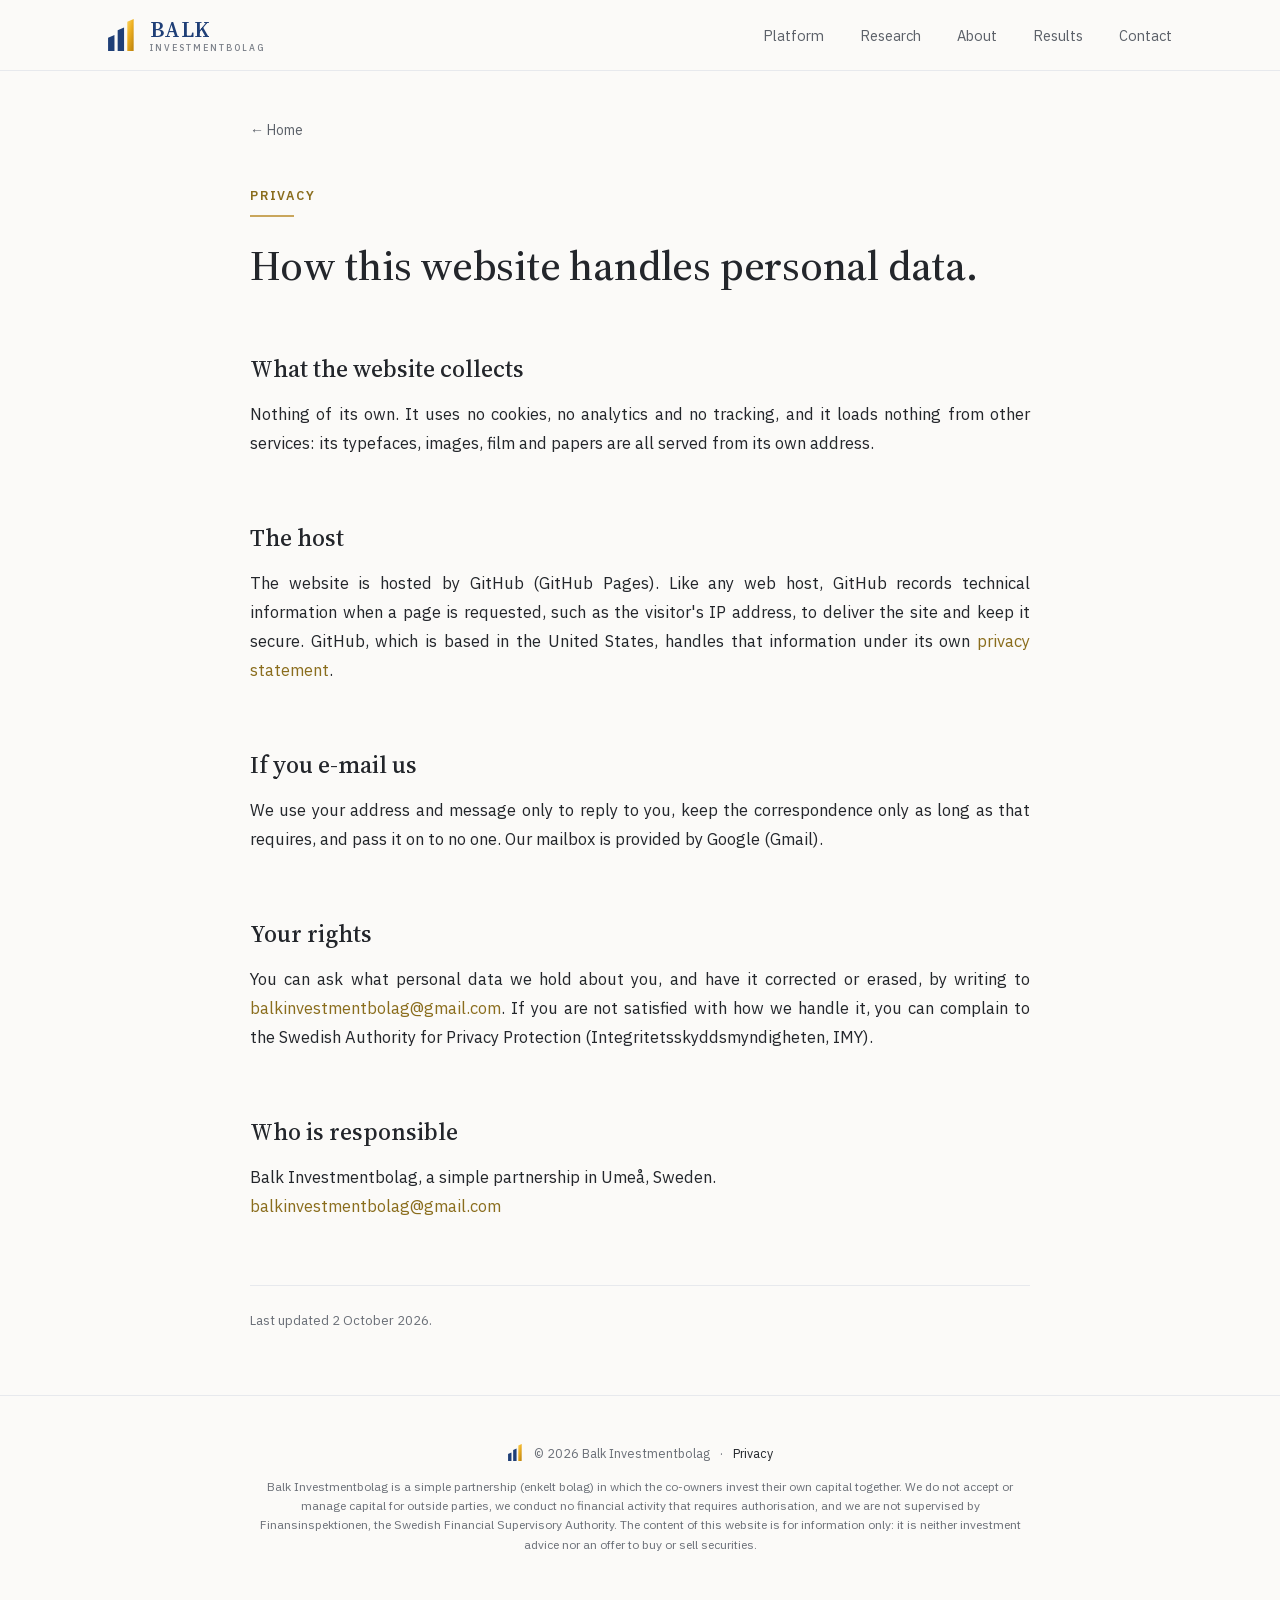
==== privacy/index.html @ 14ed25ff "Research section with the first two papers, a privacy page and a not-found page Research: one page p" ====
<!DOCTYPE html>
<html lang="en">
<head>
  <meta charset="UTF-8">
  <meta name="viewport" content="width=device-width, initial-scale=1">
  <title>Privacy · Balk Investmentbolag</title>
  <meta name="description" content="How the Balk Investmentbolag website handles personal data: no cookies, no analytics, no tracking.">
  <meta name="theme-color" content="#fbfaf8">
  <meta name="color-scheme" content="light">
  <link rel="canonical" href="https://balkinvestmentbolag.se/privacy/">
  <link rel="icon" href="/favicon/balk-favicon.svg" type="image/svg+xml">
  <link rel="icon" href="/favicon/balk-favicon-32.png" sizes="32x32" type="image/png">
  <link rel="icon" href="/favicon/balk-favicon-16.png" sizes="16x16" type="image/png">
  <link rel="apple-touch-icon" href="/favicon/balk-favicon-180.png">
  <link rel="preload" href="/assets/fonts/source-serif-4-v14-latin.woff2" as="font" type="font/woff2" crossorigin>
  <link rel="preload" href="/assets/fonts/ibm-plex-sans-v23-latin.woff2" as="font" type="font/woff2" crossorigin>
  <link rel="stylesheet" href="/styles.css">
</head>
<body>
  <a class="skip-link" href="#main">Skip to content</a>

  <header class="site-header">
    <div class="header-inner">
      <!-- The platform's own mark and lettering, never redrawn or recoloured;
           on white the bars and lettering are the logo's navy. -->
      <a href="/" class="brand" aria-label="Balk Investmentbolag, home">
        <svg class="brand-mark" viewBox="0 0 56 60" xmlns="http://www.w3.org/2000/svg" aria-hidden="true" focusable="false">
          <defs>
            <linearGradient id="header-gold" x1="0%" y1="0%" x2="70%" y2="100%">
              <stop offset="0%" stop-color="#F9D563" />
              <stop offset="45%" stop-color="#EFB123" />
              <stop offset="100%" stop-color="#C4890F" />
            </linearGradient>
          </defs>
          <polygon class="brand-bar" points="0,35 12,30 12,60 0,60" />
          <polygon class="brand-bar" points="18,21 30,16 30,60 18,60" />
          <polygon points="36,5 48,0 48,60 36,60" fill="url(#header-gold)" />
        </svg>
        <span class="brand-text">
          <span class="brand-line">Balk</span>
          <span class="brand-line brand-line-accent">Investmentbolag</span>
        </span>
      </a>
      <nav class="site-nav" aria-label="Sections">
        <a href="/#platform" class="nav-wide">Platform</a>
        <a href="/#research">Research</a>
        <a href="/#about">About</a>
        <a href="/#results">Results</a>
        <a href="/#contact">Contact</a>
      </nav>
    </div>
  </header>

  <main id="main" class="article">
    <a class="back-link" href="/">&larr; Home</a>

    <header class="article-header">
      <p class="kicker">Privacy</p>
      <div class="rule"></div>
      <h1>How this website handles personal data.</h1>
    </header>

    <section class="article-section" aria-labelledby="collects">
      <h2 id="collects">What the website collects</h2>
      <p>Nothing of its own. It uses no cookies, no analytics and no tracking, and it loads nothing from other services: its typefaces, images, film and papers are all served from its own address.</p>
    </section>

    <section class="article-section" aria-labelledby="host">
      <h2 id="host">The host</h2>
      <p>The website is hosted by GitHub (GitHub Pages). Like any web host, GitHub records technical information when a page is requested, such as the visitor's IP address, to deliver the site and keep it secure. GitHub, which is based in the United States, handles that information under its own <a href="https://docs.github.com/en/site-policy/privacy-policies/github-general-privacy-statement">privacy statement</a>.</p>
    </section>

    <section class="article-section" aria-labelledby="email">
      <h2 id="email">If you e-mail us</h2>
      <p>We use your address and message only to reply to you, keep the correspondence only as long as that requires, and pass it on to no one. Our mailbox is provided by Google (Gmail).</p>
    </section>

    <section class="article-section" aria-labelledby="rights">
      <h2 id="rights">Your rights</h2>
      <p>You can ask what personal data we hold about you, and have it corrected or erased, by writing to <a href="mailto:balkinvestmentbolag@gmail.com">balkinvestmentbolag@gmail.com</a>. If you are not satisfied with how we handle it, you can complain to the Swedish Authority for Privacy Protection (Integritetsskyddsmyndigheten, IMY).</p>
    </section>

    <section class="article-section" aria-labelledby="responsible">
      <h2 id="responsible">Who is responsible</h2>
      <p>Balk Investmentbolag, a simple partnership in Umeå, Sweden.<br><a href="mailto:balkinvestmentbolag@gmail.com">balkinvestmentbolag@gmail.com</a></p>
    </section>

    <p class="article-note">Last updated 2 October 2026.</p>
  </main>

  <footer class="site-footer">
    <div class="footer-brand">
      <svg class="brand-mark" viewBox="0 0 56 60" xmlns="http://www.w3.org/2000/svg" aria-hidden="true" focusable="false">
        <defs>
          <linearGradient id="footer-gold" x1="0%" y1="0%" x2="70%" y2="100%">
            <stop offset="0%" stop-color="#F9D563" />
            <stop offset="45%" stop-color="#EFB123" />
            <stop offset="100%" stop-color="#C4890F" />
          </linearGradient>
        </defs>
        <polygon class="brand-bar" points="0,35 12,30 12,60 0,60" />
        <polygon class="brand-bar" points="18,21 30,16 30,60 18,60" />
        <polygon points="36,5 48,0 48,60 36,60" fill="url(#footer-gold)" />
      </svg>
      <span>&copy; 2026 Balk Investmentbolag</span>
      <span aria-hidden="true">&middot;</span>
      <a href="/privacy/" aria-current="page">Privacy</a>
    </div>
    <p class="legal">Balk Investmentbolag is a simple partnership (enkelt bolag) in which the co-owners invest their own capital together. We do not accept or manage capital for outside parties, we conduct no financial activity that requires authorisation, and we are not supervised by Finansinspektionen, the Swedish Financial Supervisory Authority. The content of this website is for information only: it is neither investment advice nor an offer to buy or sell securities.</p>
  </footer>

</body>
</html>
---- styles.css ----
/* Balk Investmentbolag - the website.

   The layout is the August site's sections - hero, the platform, about, the
   results on a navy band, contact and footer centred - on one grid: the
   header, the hero and every section share one width and one left edge, the
   logo's. Running text keeps a readable measure inside it. The look is the platform's own, set for white paper: the
   colours are the ones its annual report and workbooks use
   (data/reports/report_colors.py in the app), titles in ink, gold the one
   accent, the app's two typefaces, and its logo, never redrawn. */

/* ---- Typefaces: the app's own files, stored with the site --------------------
   No request leaves the site's address, so no visitor's details reach a font
   service and the page needs no consent banner. */

@font-face {
  font-family: "IBM Plex Sans";
  font-style: normal;
  font-weight: 400 600;
  font-display: swap;
  src: url("assets/fonts/ibm-plex-sans-v23-latin.woff2") format("woff2");
  unicode-range: U+0000-00FF, U+0131, U+0152-0153, U+02BB-02BC, U+02C6, U+02DA, U+02DC, U+0304, U+0308, U+0329, U+2000-206F, U+20AC, U+2122, U+2191, U+2193, U+2212, U+2215, U+FEFF, U+FFFD;
}

@font-face {
  font-family: "IBM Plex Sans";
  font-style: normal;
  font-weight: 400 600;
  font-display: swap;
  src: url("assets/fonts/ibm-plex-sans-v23-latin-ext.woff2") format("woff2");
  unicode-range: U+0100-02BA, U+02BD-02C5, U+02C7-02CC, U+02CE-02D7, U+02DD-02FF, U+0304, U+0308, U+0329, U+1D00-1DBF, U+1E00-1E9F, U+1EF2-1EFF, U+2020, U+20A0-20AB, U+20AD-20C0, U+2113, U+2C60-2C7F, U+A720-A7FF;
}

@font-face {
  font-family: "Source Serif 4";
  font-style: normal;
  font-weight: 400 600;
  font-display: swap;
  src: url("assets/fonts/source-serif-4-v14-latin.woff2") format("woff2");
  unicode-range: U+0000-00FF, U+0131, U+0152-0153, U+02BB-02BC, U+02C6, U+02DA, U+02DC, U+0304, U+0308, U+0329, U+2000-206F, U+20AC, U+2122, U+2191, U+2193, U+2212, U+2215, U+FEFF, U+FFFD;
}

@font-face {
  font-family: "Source Serif 4";
  font-style: normal;
  font-weight: 400 600;
  font-display: swap;
  src: url("assets/fonts/source-serif-4-v14-latin-ext.woff2") format("woff2");
  unicode-range: U+0100-02BA, U+02BD-02C5, U+02C7-02CC, U+02CE-02D7, U+02DD-02FF, U+0304, U+0308, U+0329, U+1D00-1DBF, U+1E00-1E9F, U+1EF2-1EFF, U+2020, U+20A0-20AB, U+20AD-20C0, U+2113, U+2C60-2C7F, U+A720-A7FF;
}

/* ---- The house palette, on white paper --------------------------------------- */

:root {
  --background: #fbfaf8;
  /* Titles and figures in ink, as the app's are. */
  --text: #23262b;
  --text-muted: #5c6169;
  /* Small print. Not lighter: anything paler fails the contrast a reader needs
     at 12 px on this ground. */
  --text-faint: #6b7078;
  --border: #e7e9ed;
  /* Gold is the one accent: --gold for rules, bars and fills, --gold-text for
     gold as words, dark enough to read on white. */
  --gold: #c9a65c;
  --gold-hover: #b8934a;
  --gold-text: #8a6d1d;
  /* The logo's own navy: its bars and lettering, and the results band. */
  --navy: #1f3f77;
  --logo-muted: #7a7f88;

  --font-body: "IBM Plex Sans", -apple-system, BlinkMacSystemFont, "Segoe UI", Helvetica, Arial, sans-serif;
  --font-display: "Source Serif 4", Georgia, serif;

  /* One width for everything, and a readable measure for running text. */
  --wide: 1160px;
  --measure: 700px;
  /* A paper's page: one centred column, a little wider than a section's text. */
  --paper-width: 780px;
  --side: 48px;

  /* One spacing scale. Each section is padded by half the gap between
     sections, so two in a row are 128 px apart and never twice that; the
     band is padded more because its own edge is part of the break. A
     section's text sits --block-gap above its film, principles or figures. */
  --section-pad: 64px;
  --band-pad: 96px;
  --block-gap: 48px;

  color-scheme: light;
}

/* ---- Base --------------------------------------------------------------------- */

*,
*::before,
*::after {
  box-sizing: border-box;
}

html {
  scroll-behavior: smooth;
  -webkit-text-size-adjust: 100%;
}

@media (prefers-reduced-motion: reduce) {
  html {
    scroll-behavior: auto;
  }
}

/* A short page still ends at the foot of the window: the footer is pushed
   down by the main content, never left floating halfway up. */
body {
  min-height: 100vh;
  display: flex;
  flex-direction: column;
  margin: 0;
  background: var(--background);
  color: var(--text);
  font-family: var(--font-body);
  -webkit-font-smoothing: antialiased;
  -moz-osx-font-smoothing: grayscale;
}

a {
  color: var(--gold-text);
  text-decoration: none;
}

a:hover {
  color: var(--text);
}

:focus-visible {
  outline: 2px solid var(--gold-text);
  outline-offset: 3px;
  border-radius: 4px;
}

h1,
h2,
h3 {
  margin: 0;
  color: var(--text);
  font-family: var(--font-display);
  font-weight: 500;
}

img,
video,
svg {
  display: block;
  max-width: 100%;
}

/* A section reached from the header lands below it, not under it. */
section[id] {
  scroll-margin-top: 80px;
}

/* ---- The header ----------------------------------------------------------------- */

.site-header {
  position: sticky;
  top: 0;
  z-index: 10;
  background: rgba(251, 250, 248, 0.94);
  -webkit-backdrop-filter: blur(8px);
  backdrop-filter: blur(8px);
  border-bottom: 1px solid var(--border);
}

.header-inner {
  max-width: var(--wide);
  margin: 0 auto;
  padding: 18px var(--side);
  display: flex;
  align-items: center;
  justify-content: space-between;
  gap: 24px;
}

/* The mark and its lettering as the app sets them (ui/css/01_base.css
   .brand*), at the login page's size, coloured as the logo's light files. */
.brand {
  display: flex;
  align-items: center;
  gap: 12px;
  flex-shrink: 0;
}

.brand-mark {
  width: 30px;
  height: 32px;
  flex-shrink: 0;
}

.brand-bar {
  fill: var(--navy);
}

.brand-text {
  display: flex;
  flex-direction: column;
  line-height: 1;
}

.brand-line {
  color: var(--navy);
  font-family: var(--font-display);
  font-size: 22px;
  font-weight: 600;
  letter-spacing: 0.02em;
  text-transform: uppercase;
}

.brand-line-accent {
  margin-top: 3px;
  color: var(--logo-muted);
  font-family: var(--font-body);
  font-size: 9px;
  font-weight: 500;
  letter-spacing: 0.22em;
}

.site-nav {
  display: flex;
  align-items: center;
  gap: 36px;
}

.site-nav a {
  color: var(--text-muted);
  font-size: 14.5px;
}

.site-nav a:hover,
.site-nav a[aria-current="page"] {
  color: var(--text);
}

/* ---- Shared ------------------------------------------------------------------- */

.kicker {
  margin: 0 0 12px;
  color: var(--gold-text);
  font-size: 12.5px;
  font-weight: 600;
  letter-spacing: 0.14em;
  text-transform: uppercase;
}

/* Gold as words on the navy band: the app's gold for text on a dark ground,
   6.2 to 1 against the navy (the rule's gold would be 4.5, too faint). */
.kicker-light {
  color: #e3c681;
}

/* The short gold bar where a section begins - the app's mark of it. */
.rule {
  width: 44px;
  height: 2px;
  margin-bottom: 24px;
  background: var(--gold);
}

.lede {
  max-width: 480px;
  margin: 0 0 36px;
  color: var(--text-muted);
  font-size: 17px;
  line-height: 1.65;
}

.button {
  display: inline-block;
  padding: 13px 28px;
  border: 1px solid transparent;
  border-radius: 6px;
  font-size: 14.5px;
  font-weight: 600;
  transition: background-color 0.15s, border-color 0.15s, color 0.15s;
}

/* Solid gold, as the platform's login: the one thing to do here. */
.button-gold {
  background: var(--gold);
  color: var(--text);
}

.button-gold:hover {
  background: var(--gold-hover);
  color: var(--text);
}

/* ---- The hero ----------------------------------------------------------------- */

.hero {
  max-width: var(--wide);
  margin: 0 auto;
  padding: 88px var(--side) var(--section-pad);
  display: grid;
  grid-template-columns: repeat(auto-fit, minmax(min(320px, 100%), 1fr));
  align-items: center;
  gap: 64px;
}

.hero .kicker {
  margin-bottom: 20px;
}

.hero h1 {
  margin-bottom: 24px;
  font-size: 48px;
  line-height: 1.15;
  letter-spacing: -0.005em;
}

.hero-photo {
  height: 420px;
  overflow: hidden;
  border-radius: 10px;
  background: linear-gradient(135deg, #e4e7ee, #cfd6e4);
}

.hero-photo img {
  width: 100%;
  height: 100%;
  object-fit: cover;
  object-position: 58% 50%;
}

/* ---- Sections ------------------------------------------------------------------ */

.section {
  max-width: var(--wide);
  margin: 0 auto;
  padding: var(--section-pad) var(--side);
}

.section h2,
.results h2 {
  margin-bottom: 20px;
  font-size: 32px;
  line-height: 1.25;
}

/* Running text: no space after the last paragraph, so what follows sets the
   distance itself. Only plain paragraphs - a label or the build line has a
   class and keeps its own size and spacing. */
.section > p:not([class]) {
  max-width: var(--measure);
  margin: 0;
  font-size: 16.5px;
  line-height: 1.75;
}

.section > p:not([class]) + p:not([class]) {
  margin-top: 16px;
}

/* A row of short named points on a hairline - About's principles and what
   the platform does. The column count is set per row and steps down by
   whole rows, so a row never ends on one stray item. */
.points {
  margin-top: var(--block-gap);
  padding-top: 32px;
  display: grid;
  gap: 32px 48px;
  border-top: 1px solid var(--border);
}

.points-four {
  grid-template-columns: repeat(4, minmax(0, 1fr));
}

.points-three {
  grid-template-columns: repeat(3, minmax(0, 1fr));
}

.points h3 {
  margin-bottom: 8px;
  font-size: 17px;
  font-weight: 600;
}

.points p {
  margin: 0;
  color: var(--text-muted);
  font-size: 14px;
  line-height: 1.6;
}

/* ---- Research ------------------------------------------------------------------ */

/* The papers, newest first, one row each on a hairline: what kind of paper
   and when, then its title and one line on what it found. */
.papers {
  margin: var(--block-gap) 0 0;
  padding: 0;
  list-style: none;
  border-top: 1px solid var(--border);
}

.paper-item {
  display: grid;
  grid-template-columns: 180px minmax(0, 1fr);
  gap: 8px 48px;
  padding: 32px 0;
  border-bottom: 1px solid var(--border);
}

.paper-meta {
  margin: 0;
  padding-top: 4px;
  color: var(--text-faint);
  font-size: 13px;
  line-height: 1.6;
}

.paper-item h3 {
  margin-bottom: 10px;
  font-size: 22px;
  line-height: 1.3;
}

.paper-item h3 a {
  color: var(--text);
}

.paper-item h3 a:hover {
  color: var(--gold-text);
}

.paper-item p {
  max-width: 620px;
  margin: 0;
  color: var(--text-muted);
  font-size: 15px;
  line-height: 1.65;
}

.paper-link {
  display: inline-block;
  margin-top: 14px;
  font-size: 14px;
  font-weight: 600;
}


/* ---- The results band ------------------------------------------------------- */

.results {
  padding: var(--band-pad) var(--side);
  background: var(--navy);
}

.results-inner {
  max-width: calc(var(--wide) - 2 * var(--side));
  margin: 0 auto;
}

.results h2 {
  color: #fff;
}

.results .lede {
  max-width: 640px;
  margin-bottom: var(--block-gap);
  color: rgba(255, 255, 255, 0.75);
  font-size: 16px;
  line-height: 1.7;
}

.stats {
  display: grid;
  grid-template-columns: repeat(3, minmax(0, 1fr));
  gap: 24px 48px;
}

.stat {
  padding-left: 18px;
  border-left: 2px solid var(--gold);
}

.stat-value {
  color: #fff;
  font-family: var(--font-display);
  font-size: 30px;
  font-variant-numeric: tabular-nums;
}

.stat-label {
  margin-top: 6px;
  color: rgba(255, 255, 255, 0.65);
  font-size: 13px;
}

.notice {
  max-width: 640px;
  margin: 32px 0 0;
  color: rgba(255, 255, 255, 0.65);
  font-size: 12.5px;
  line-height: 1.6;
}

/* ---- The film --------------------------------------------------------------- */

.film {
  margin: var(--block-gap) 0 0;
}

.film-frame {
  position: relative;
  overflow: hidden;
  aspect-ratio: 16 / 9;
  border-radius: 10px;
  /* The film's own ground, the app's, so frame and film are one. */
  background: #0b0f16;
  box-shadow: 0 24px 60px rgba(35, 38, 43, 0.18);
}

.film-frame video {
  width: 100%;
  height: 100%;
  object-fit: contain;
  background: #0b0f16;
}

.film-play {
  position: absolute;
  inset: 0;
  width: 76px;
  height: 76px;
  margin: auto;
  padding: 0;
  display: grid;
  place-items: center;
  border: 0;
  border-radius: 50%;
  background: var(--gold);
  color: var(--text);
  box-shadow: 0 10px 30px rgba(0, 0, 0, 0.35);
  cursor: pointer;
  transition: background-color 0.15s, transform 0.15s;
}

.film-play:hover {
  background: var(--gold-hover);
  transform: scale(1.04);
}

.film-play[hidden] {
  display: none;
}

.film-play svg {
  width: 28px;
  height: 28px;
  margin-left: 4px;
  fill: currentColor;
}

.film figcaption {
  margin-top: 14px;
  color: var(--text-faint);
  font-size: 13px;
  line-height: 1.6;
}

/* ---- Contact ------------------------------------------------------------------ */

.contact {
  text-align: center;
}

.contact .rule {
  margin-left: auto;
  margin-right: auto;
}

.contact > p:not([class]) {
  max-width: 520px;
  margin: 0 auto 32px;
  color: var(--text-muted);
  font-size: 16px;
  line-height: 1.7;
}

/* ---- Pages of one column: a paper, privacy, "not found" -------------------------
   One reading column, centred, as an article is read: everything in it shares
   one left edge and the reading measure. The home page keeps the logo's grid,
   where sections run the full width. */

.article {
  max-width: calc(var(--paper-width) + 2 * var(--side));
  margin: 0 auto;
  padding: 48px var(--side) var(--section-pad);
}

.back-link {
  display: inline-block;
  margin-bottom: 48px;
  color: var(--text-muted);
  font-size: 14px;
}

.back-link:hover {
  color: var(--text);
}

.article-header h1 {
  margin-bottom: 14px;
  font-size: 42px;
  line-height: 1.15;
  letter-spacing: -0.005em;
}

.paper-subtitle {
  margin: 0 0 20px;
  color: var(--text-muted);
  font-family: var(--font-display);
  font-size: 21px;
  line-height: 1.4;
}

.paper-byline {
  margin: 0 0 32px;
  color: var(--text-faint);
  font-size: 14px;
  line-height: 1.6;
}

/* An address is never hyphenated or broken: a reader may copy it. */
.article-section a[href^="mailto:"] {
  white-space: nowrap;
  -webkit-hyphens: none;
  hyphens: none;
}

/* One line under a page's title, for a page that is only that. */
.article-lede {
  margin: 20px 0 0;
  color: var(--text-muted);
  font-size: 17px;
  line-height: 1.7;
}

.article-actions {
  margin-top: 32px;
}

.paper-download {
  display: flex;
  flex-wrap: wrap;
  align-items: center;
  gap: 12px 20px;
}

.paper-download span {
  color: var(--text-faint);
  font-size: 13px;
}

.article-section {
  margin-top: calc(var(--block-gap) + 16px);
}

.article-section h2 {
  margin-bottom: 16px;
  font-size: 24px;
  line-height: 1.3;
}

.article-section > p {
  margin: 0;
  font-size: 16.5px;
  line-height: 1.75;
}

.article-section > p + p {
  margin-top: 16px;
}

main {
  flex: 1 0 auto;
  scroll-margin-top: 80px;
}

/* Small links get a larger, invisible area to tap - about 38 px tall - without
   moving anything: a thumb need not hit the words exactly. */
.site-nav a,
.back-link,
.paper-link,
.footer-brand a {
  position: relative;
}

.site-nav a::after,
.back-link::after,
.paper-link::after,
.footer-brand a::after {
  content: "";
  position: absolute;
  inset: -10px -6px;
}

/* For keyboard users: the first thing Tab reaches, shown only then, so the
   header's links need not be passed on every page. */
.skip-link {
  position: absolute;
  top: -100px;
  left: var(--side);
  z-index: 20;
  padding: 10px 16px;
  border-radius: 6px;
  background: var(--gold);
  color: var(--text);
  font-size: 14px;
  font-weight: 600;
}

.skip-link:focus {
  top: 12px;
}

/* Running text set justified, as the papers themselves are, and hyphenated
   so the word spacing stays even. On a phone's narrow column it goes back to
   flush left, where justifying would open gaps between words. */
.article-section > p,
.findings li,
.article-note {
  text-align: justify;
  -webkit-hyphens: auto;
  hyphens: auto;
}

/* Numbered findings on hairlines, the number in the serif's gold. */
.findings {
  margin: 0;
  padding: 0;
  list-style: none;
  counter-reset: finding;
  border-bottom: 1px solid var(--border);
}

.findings li {
  position: relative;
  padding: 18px 0 18px 40px;
  border-top: 1px solid var(--border);
  font-size: 16px;
  line-height: 1.7;
  counter-increment: finding;
}

.findings li::before {
  content: counter(finding);
  position: absolute;
  left: 0;
  top: 17px;
  color: var(--gold-text);
  font-family: var(--font-display);
  font-size: 19px;
}

/* A table of figures as the app sets them: hairlines, numbers right-aligned
   in even columns. Wider than a phone, it scrolls inside its own box. */
.table-scroll {
  overflow-x: auto;
}

.data-table {
  width: 100%;
  border-collapse: collapse;
  font-size: 15px;
  font-variant-numeric: tabular-nums;
}

.data-table th,
.data-table td {
  padding: 12px 0;
  border-bottom: 1px solid var(--border);
  text-align: left;
  vertical-align: top;
}

.data-table thead th {
  color: var(--text-faint);
  font-size: 12px;
  font-weight: 600;
  letter-spacing: 0.06em;
  text-transform: uppercase;
}

.data-table .number {
  padding-left: 24px;
  text-align: right;
  white-space: nowrap;
}

.data-table .benchmark td {
  color: var(--text-muted);
}

.data-table .total td {
  font-weight: 600;
}

.data-table caption {
  padding-top: 12px;
  caption-side: bottom;
  color: var(--text-faint);
  font-size: 13px;
  line-height: 1.6;
  text-align: left;
}

.facts {
  margin: 0;
  display: grid;
  grid-template-columns: 150px minmax(0, 1fr);
  gap: 14px 32px;
}

.facts dt {
  color: var(--text-faint);
  font-size: 14px;
  line-height: 1.6;
}

.facts dd {
  margin: 0;
  font-size: 15px;
  line-height: 1.6;
}

.article-note {
  margin: calc(var(--block-gap) + 16px) 0 0;
  padding-top: 24px;
  border-top: 1px solid var(--border);
  color: var(--text-faint);
  font-size: 13px;
  line-height: 1.65;
}

/* ---- The footer --------------------------------------------------------------- */

.site-footer {
  padding: 48px var(--side) 56px;
  display: flex;
  flex-direction: column;
  align-items: center;
  gap: 16px;
  border-top: 1px solid var(--border);
  text-align: center;
}

.footer-brand {
  display: flex;
  align-items: center;
  gap: 10px;
  color: var(--text-faint);
  font-size: 12.5px;
}

/* The footer's one link, quiet as the small print around it. */
.footer-brand a {
  color: var(--text-muted);
}

.footer-brand a:hover,
.footer-brand a[aria-current="page"] {
  color: var(--text);
}

.footer-brand .brand-mark {
  width: 16px;
  height: 17px;
}

/* As wide as a paper's column, so on its page the small print lines up with
   the text above it, and runs to four lines rather than six. */
.legal {
  max-width: var(--paper-width);
  margin: 0;
  color: var(--text-faint);
  font-size: 12px;
  line-height: 1.6;
}

/* ---- Smaller screens ---------------------------------------------------------- */

@media (max-width: 900px) {
  .points-four,
  .points-three {
    grid-template-columns: repeat(2, minmax(0, 1fr));
  }
}

@media (max-width: 640px) {
  :root {
    --side: 24px;
    --section-pad: 48px;
    --band-pad: 72px;
    --block-gap: 32px;
  }

  /* As the app's header below 640 px: the mark alone. */
  .brand-text {
    display: none;
  }

  .site-nav {
    gap: 20px;
  }

  .site-nav a {
    font-size: 14px;
  }

  /* Five links do not fit beside the mark on a phone. Platform gives way:
     the hero's button leads to the film. */
  .site-nav .nav-wide {
    display: none;
  }

  .hero {
    padding-top: 48px;
    gap: 40px;
  }

  .hero h1 {
    font-size: 34px;
  }

  .hero-photo {
    height: auto;
    aspect-ratio: 4 / 3;
  }

  .section h2,
  .results h2 {
    font-size: 27px;
  }

  .points-four,
  .points-three,
  .stats {
    grid-template-columns: minmax(0, 1fr);
  }

  .paper-item {
    grid-template-columns: minmax(0, 1fr);
  }

  /* On a phone each label sits over its value, the pairs set apart. */
  .facts {
    grid-template-columns: minmax(0, 1fr);
    gap: 2px;
  }

  .facts dd + dt {
    margin-top: 14px;
  }

  .article-header h1 {
    font-size: 31px;
  }

  .article-section > p,
  .findings li,
  .article-note {
    text-align: left;
  }

  .paper-subtitle {
    font-size: 18px;
  }

  .film-play {
    width: 60px;
    height: 60px;
  }

  .film-play svg {
    width: 22px;
    height: 22px;
  }
}

@media (max-width: 380px) {
  .site-nav {
    gap: 14px;
  }
}
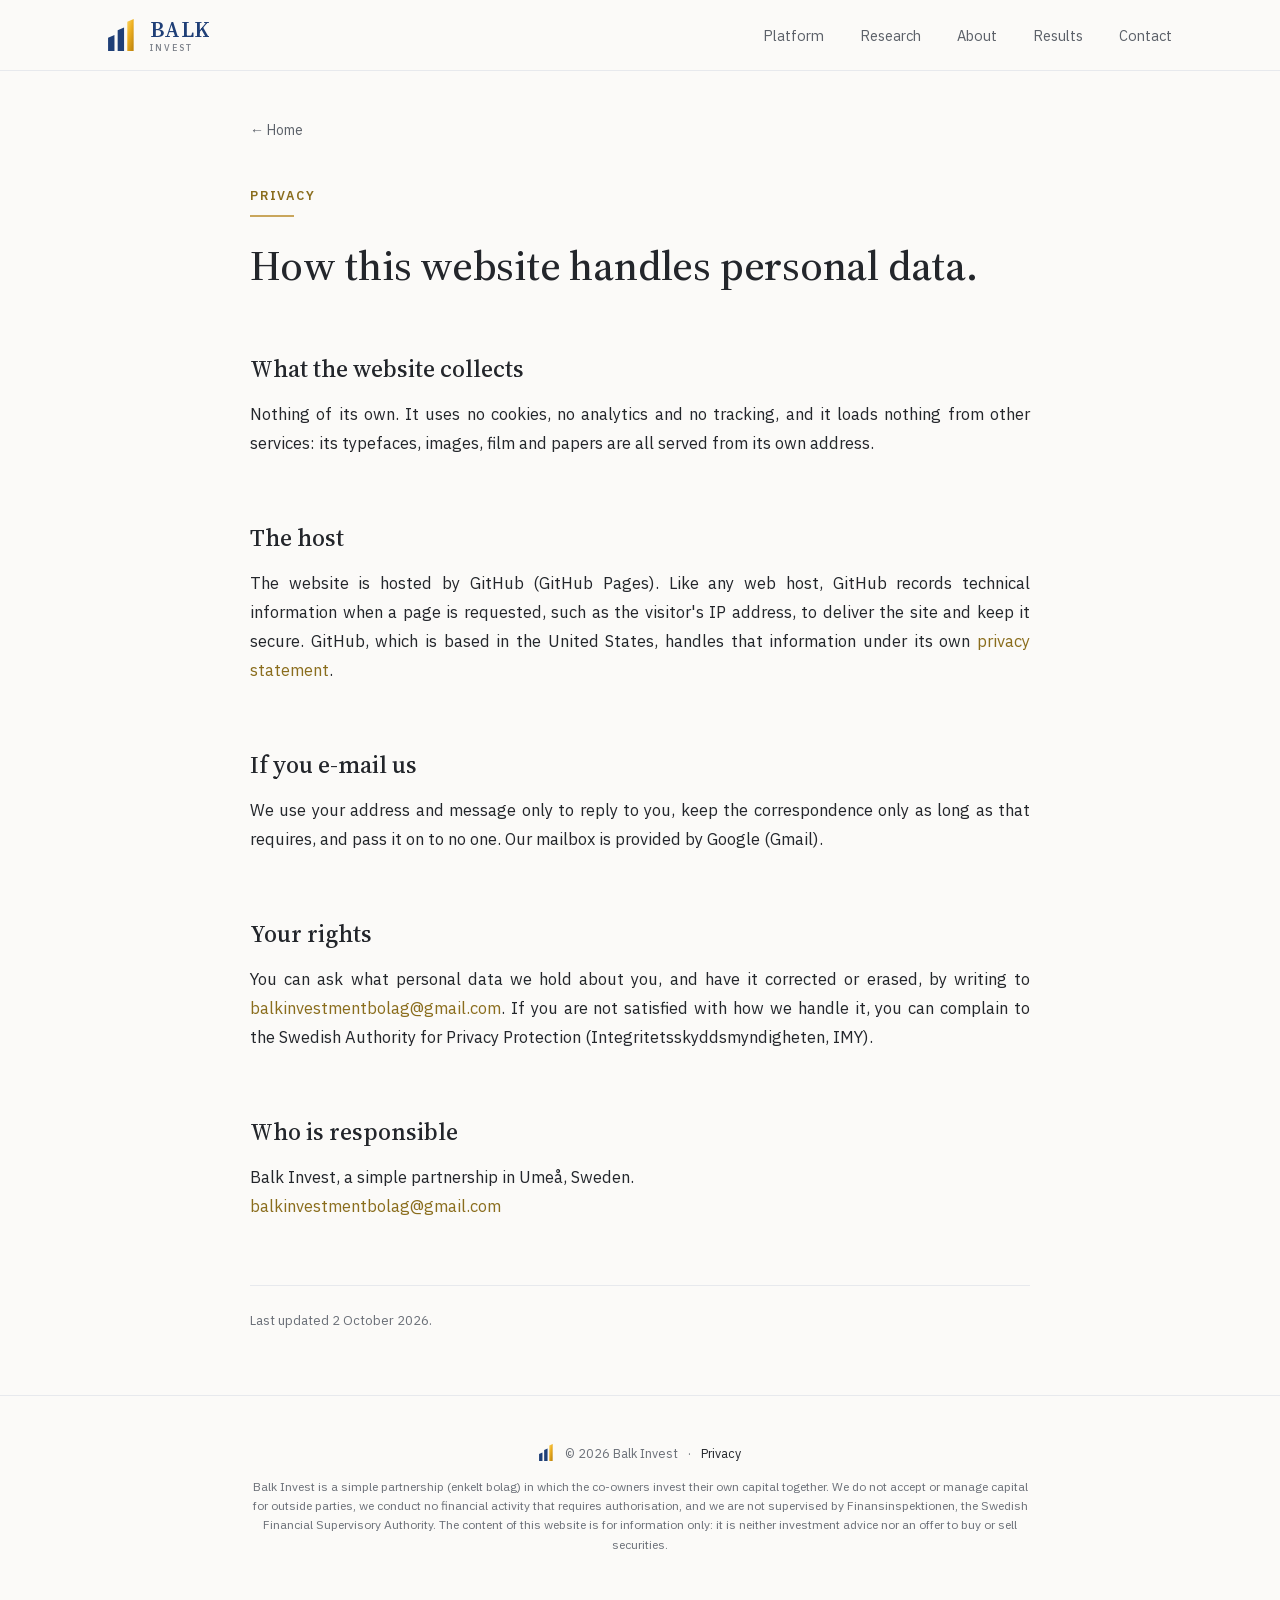
==== commit c19663b4: "The firm is called Balk Invest: page text, the logo's lettering and the share image Titles, the hero" ====
--- a/privacy/index.html
+++ b/privacy/index.html
@@ -3,15 +3,17 @@
 <head>
   <meta charset="UTF-8">
   <meta name="viewport" content="width=device-width, initial-scale=1">
-  <title>Privacy · Balk Investmentbolag</title>
-  <meta name="description" content="How the Balk Investmentbolag website handles personal data: no cookies, no analytics, no tracking.">
+  <title>Privacy · Balk Invest</title>
+  <meta name="description" content="How the Balk Invest website handles personal data: no cookies, no analytics, no tracking.">
   <meta name="theme-color" content="#fbfaf8">
   <meta name="color-scheme" content="light">
   <link rel="canonical" href="https://balkinvestmentbolag.se/privacy/">
-  <link rel="icon" href="/favicon/balk-favicon.svg" type="image/svg+xml">
-  <link rel="icon" href="/favicon/balk-favicon-32.png" sizes="32x32" type="image/png">
-  <link rel="icon" href="/favicon/balk-favicon-16.png" sizes="16x16" type="image/png">
-  <link rel="apple-touch-icon" href="/favicon/balk-favicon-180.png">
+  <link rel="icon" href="/favicon.ico" sizes="16x16 32x32 48x48">
+  <link rel="icon" href="/favicon.svg" type="image/svg+xml">
+  <link rel="icon" href="/favicon-48x48.png" sizes="48x48" type="image/png">
+  <link rel="icon" href="/favicon-96x96.png" sizes="96x96" type="image/png">
+  <link rel="icon" href="/favicon-192x192.png" sizes="192x192" type="image/png">
+  <link rel="apple-touch-icon" href="/apple-touch-icon.png">
   <link rel="preload" href="/assets/fonts/source-serif-4-v14-latin.woff2" as="font" type="font/woff2" crossorigin>
   <link rel="preload" href="/assets/fonts/ibm-plex-sans-v23-latin.woff2" as="font" type="font/woff2" crossorigin>
   <link rel="stylesheet" href="/styles.css">
@@ -23,7 +25,7 @@
     <div class="header-inner">
       <!-- The platform's own mark and lettering, never redrawn or recoloured;
            on white the bars and lettering are the logo's navy. -->
-      <a href="/" class="brand" aria-label="Balk Investmentbolag, home">
+      <a href="/" class="brand" aria-label="Balk Invest, home">
         <svg class="brand-mark" viewBox="0 0 56 60" xmlns="http://www.w3.org/2000/svg" aria-hidden="true" focusable="false">
           <defs>
             <linearGradient id="header-gold" x1="0%" y1="0%" x2="70%" y2="100%">
@@ -38,7 +40,7 @@
         </svg>
         <span class="brand-text">
           <span class="brand-line">Balk</span>
-          <span class="brand-line brand-line-accent">Investmentbolag</span>
+          <span class="brand-line brand-line-accent">Invest</span>
         </span>
       </a>
       <nav class="site-nav" aria-label="Sections">
@@ -82,7 +84,7 @@
 
     <section class="article-section" aria-labelledby="responsible">
       <h2 id="responsible">Who is responsible</h2>
-      <p>Balk Investmentbolag, a simple partnership in Umeå, Sweden.<br><a href="mailto:balkinvestmentbolag@gmail.com">balkinvestmentbolag@gmail.com</a></p>
+      <p>Balk Invest, a simple partnership in Umeå, Sweden.<br><a href="mailto:balkinvestmentbolag@gmail.com">balkinvestmentbolag@gmail.com</a></p>
     </section>
 
     <p class="article-note">Last updated 2 October 2026.</p>
@@ -102,11 +104,11 @@
         <polygon class="brand-bar" points="18,21 30,16 30,60 18,60" />
         <polygon points="36,5 48,0 48,60 36,60" fill="url(#footer-gold)" />
       </svg>
-      <span>&copy; 2026 Balk Investmentbolag</span>
+      <span>&copy; 2026 Balk Invest</span>
       <span aria-hidden="true">&middot;</span>
       <a href="/privacy/" aria-current="page">Privacy</a>
     </div>
-    <p class="legal">Balk Investmentbolag is a simple partnership (enkelt bolag) in which the co-owners invest their own capital together. We do not accept or manage capital for outside parties, we conduct no financial activity that requires authorisation, and we are not supervised by Finansinspektionen, the Swedish Financial Supervisory Authority. The content of this website is for information only: it is neither investment advice nor an offer to buy or sell securities.</p>
+    <p class="legal">Balk Invest is a simple partnership (enkelt bolag) in which the co-owners invest their own capital together. We do not accept or manage capital for outside parties, we conduct no financial activity that requires authorisation, and we are not supervised by Finansinspektionen, the Swedish Financial Supervisory Authority. The content of this website is for information only: it is neither investment advice nor an offer to buy or sell securities.</p>
   </footer>
 
 </body>
--- a/styles.css
+++ b/styles.css
@@ -1,4 +1,4 @@
-/* Balk Investmentbolag - the website.
+/* Balk Invest - the website.
 
    The layout is the August site's sections - hero, the platform, about, the
    results on a navy band, contact and footer centred - on one grid: the
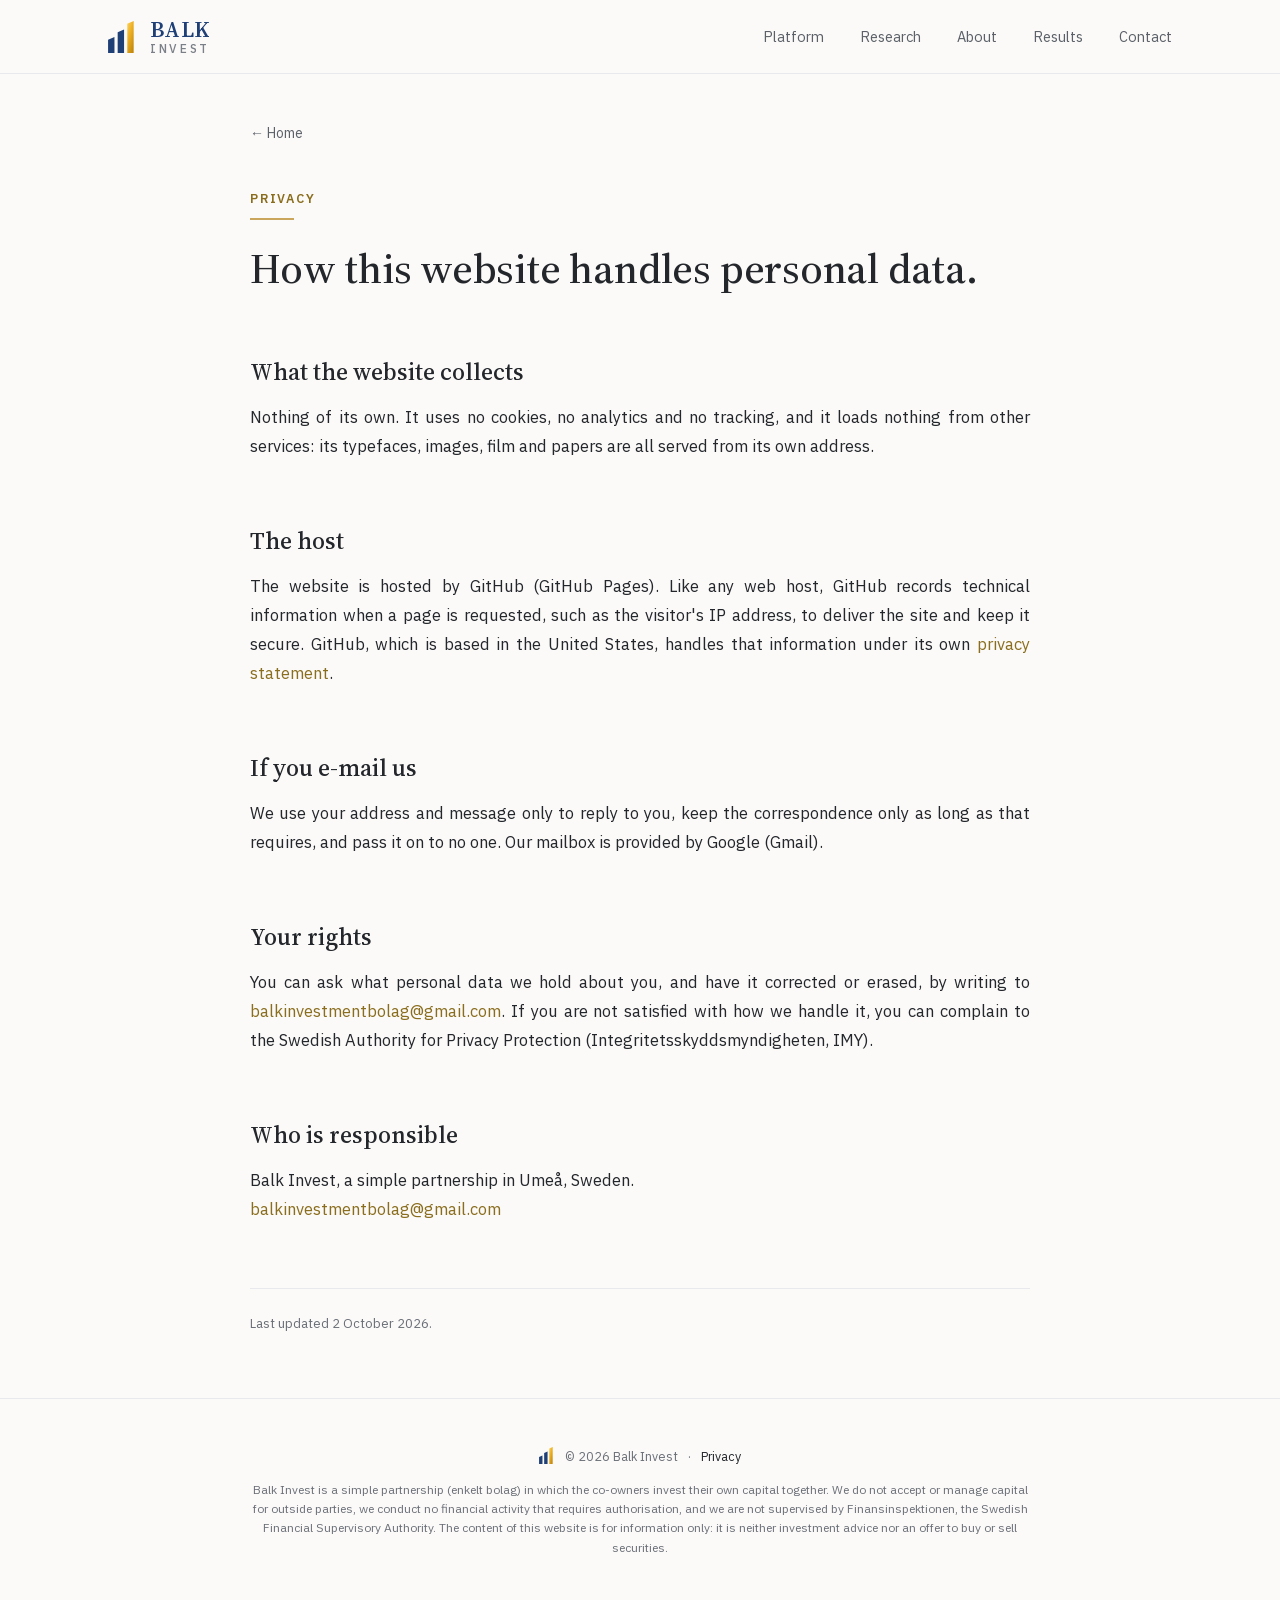
==== commit 9d74d06f: "The site moves to balkinvest.se: CNAME, canonical and share addresses, sitemap, robots.txt; the READ" ====
--- a/privacy/index.html
+++ b/privacy/index.html
@@ -7,7 +7,7 @@
   <meta name="description" content="How the Balk Invest website handles personal data: no cookies, no analytics, no tracking.">
   <meta name="theme-color" content="#fbfaf8">
   <meta name="color-scheme" content="light">
-  <link rel="canonical" href="https://balkinvestmentbolag.se/privacy/">
+  <link rel="canonical" href="https://balkinvest.se/privacy/">
   <link rel="icon" href="/favicon.ico" sizes="16x16 32x32 48x48">
   <link rel="icon" href="/favicon.svg" type="image/svg+xml">
   <link rel="icon" href="/favicon-48x48.png" sizes="48x48" type="image/png">
--- a/styles.css
+++ b/styles.css
@@ -218,7 +218,7 @@
   margin-top: 3px;
   color: var(--logo-muted);
   font-family: var(--font-body);
-  font-size: 9px;
+  font-size: 12px;
   font-weight: 500;
   letter-spacing: 0.22em;
 }
